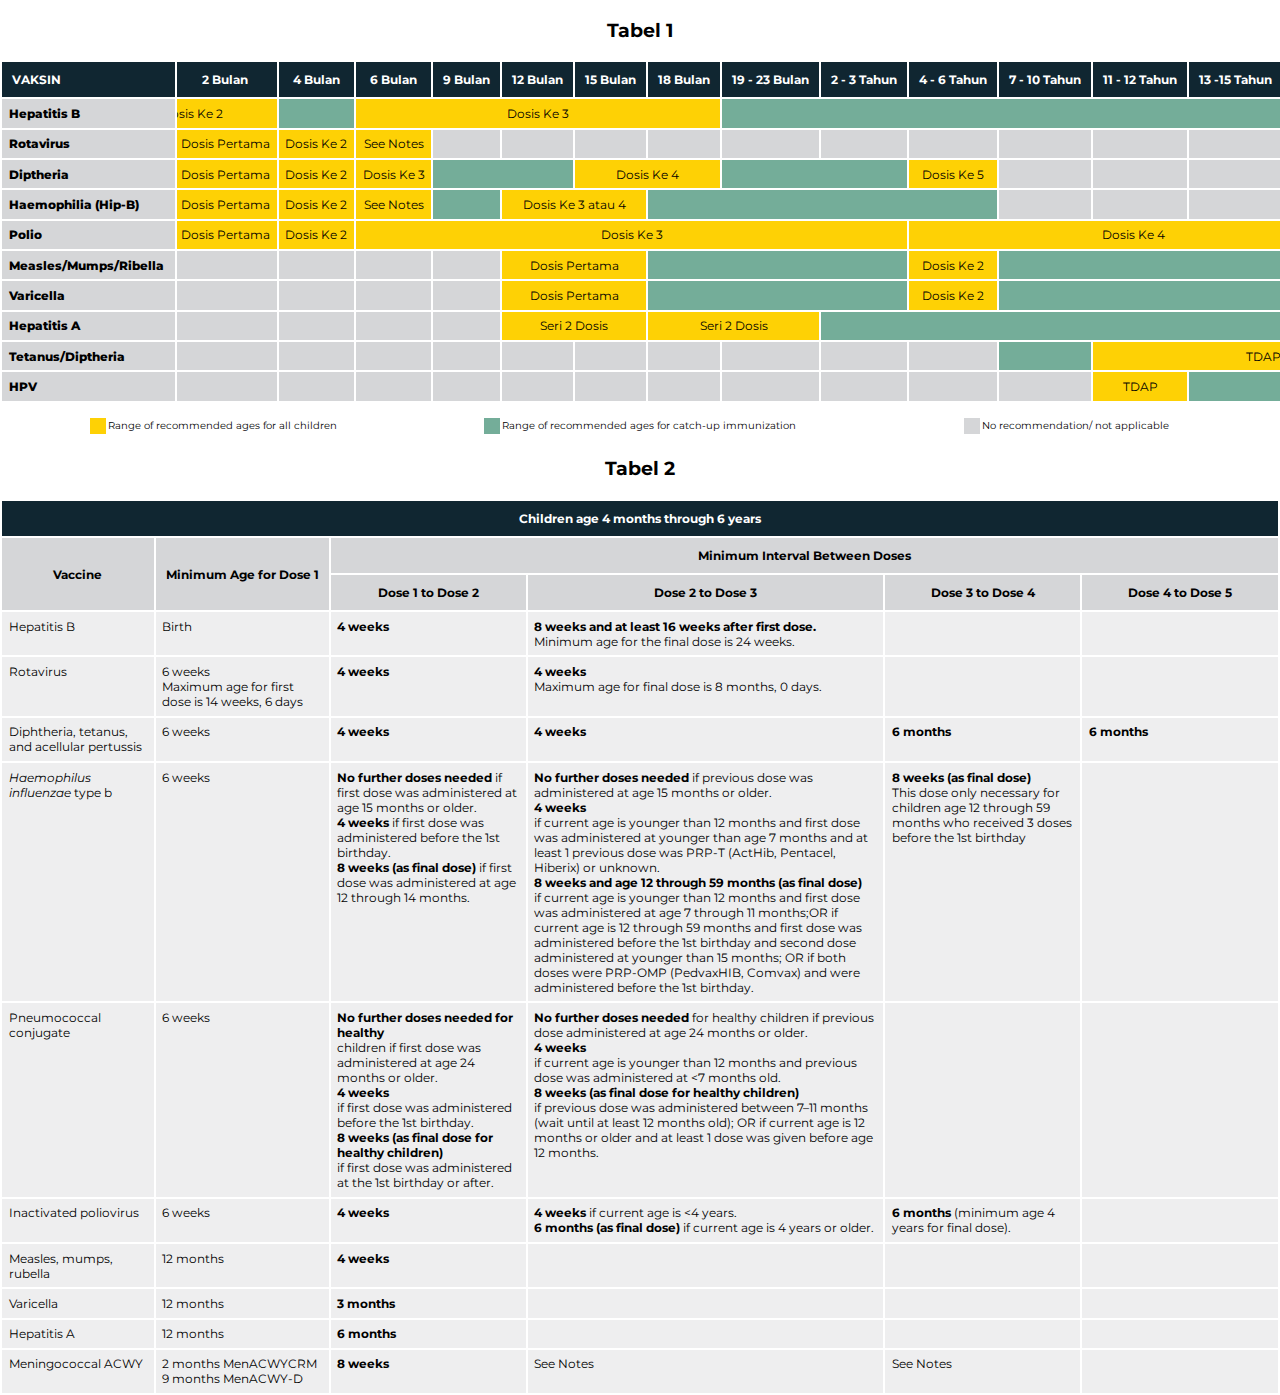
==== new-index.html @ 316942ed "cek" ====
<!DOCTYPE html>
<html lang="en">
<head>
    <meta charset="UTF-8">
    <meta name="viewport" content="width=device-width, initial-scale=1.0">
    <title>Document</title>
    <link href="https://fonts.googleapis.com/css?family=Montserrat:100,200,300,400,500,600,700,800,900&display=swap" rel="stylesheet">
    <link rel="stylesheet" href="style.css">
</head>
<body>
    <h3>Tabel 1</h3>
    <table>
        <thead>
            <tr>
                <th class="vaccine">VAKSIN</th>
                <th>Dari Lahir</th>
                <th>1 Bulan</th>
                <th>2 Bulan</th>
                <th>4 Bulan</th>
                <th>6 Bulan</th>
                <th>9 Bulan</th>
                <th>12 Bulan</th>
                <th>15 Bulan</th>
                <th>18 Bulan</th>
                <th>19 - 23 Bulan</th>
                <th>2 - 3 Tahun</th>
                <th>4 - 6 Tahun</th>
                <th>7 - 10 Tahun</th>
                <th>11 - 12 Tahun</th>
                <th>13 -15 Tahun</th>
                <th>16 Tahun</th>
                <th>17 Tahun</th>
            </tr>
        </thead>
        <tbody>
            <tr>
                <td class="vaccine-imun">Hepatitis B</td>
                <td class="doses">Dosis Pertama</td>
                <td class="doses" colspan="2">Dosis Ke 2</td>
                <td class="notes"></td>
                <td class="doses" colspan="5">Dosis Ke 3</td>
                <td class="notes" colspan="8"></td>
            </tr>
            <tr>
                <td class="vaccine-imun">Rotavirus</td>
                <td></td><td></td>
                <td class="doses">Dosis Pertama</td>
                <td class="doses">Dosis Ke 2</td>
                <td class="doses">See Notes</td>
                <td></td><td></td><td></td><td></td><td></td><td></td><td></td><td></td><td></td><td></td><td></td><td></td>
            </tr>
            <tr>
                <td class="vaccine-imun">Diptheria</td>
                <td></td><td></td>
                <td class="doses">Dosis Pertama</td>
                <td class="doses">Dosis Ke 2</td>
                <td class="doses">Dosis Ke 3</td>
                <td class="notes" colspan="2"></td>
                <td class="doses" colspan="2">Dosis Ke 4</td>
                <td class="notes" colspan="2"></td>
                <td class="doses">Dosis Ke 5</td>
                <td></td><td></td><td></td><td></td><td></td>
            </tr>
            <tr>
                <td class="vaccine-imun">Haemophilia (Hip-B)</td>
                <td></td><td></td>
                <td class="doses">Dosis Pertama</td>
                <td class="doses">Dosis Ke 2</td>
                <td class="doses">See Notes</td>
                <td class="notes"></td>
                <td class="doses" colspan="2">Dosis Ke 3 atau 4</td>
                <td class="notes" colspan="4"></td>
                <td></td><td></td><td></td><td></td><td></td>
            </tr>
            <tr>
                <td class="vaccine-imun">Polio</td>
                <td></td><td></td>
                <td class="doses">Dosis Pertama</td>
                <td class="doses">Dosis Ke 2</td>
                <td class="doses" colspan="7">Dosis Ke 3</td>
                <td class="doses" colspan="5">Dosis Ke 4</td>
                <td></td>
            </tr>
            <tr>
                <td class="vaccine-imun">Measles/Mumps/Ribella</td>
                <td></td><td></td><td></td><td></td><td></td><td></td>
                <td class="doses" colspan="2">Dosis Pertama</td>
                <td class="notes" colspan="3"></td>
                <td class="doses">Dosis Ke 2</td>
                <td class="notes" colspan="4"></td>
                <td></td>
            </tr>
            <tr>
                <td class="vaccine-imun">Varicella</td>
                <td></td><td></td><td></td><td></td><td></td><td></td>
                <td class="doses" colspan="2">Dosis Pertama</td>
                <td class="notes" colspan="3"></td>
                <td class="doses">Dosis Ke 2</td>
                <td class="notes" colspan="4"></td>
                <td></td>
            </tr>
            <tr>
                <td class="vaccine-imun">Hepatitis A </td>
                <td></td><td></td><td></td><td></td><td></td><td></td>
                <td class="doses" colspan="2">Seri 2 Dosis</td>
                <td class="doses" colspan="2">Seri 2 Dosis</td>
                <td class="notes" colspan="7"></td>
            </tr>
            <tr>
                <td class="vaccine-imun">Tetanus/Diptheria</td>
                <td></td><td></td><td></td><td></td><td></td><td></td><td></td><td></td><td></td><td></td><td></td><td></td>
                <td class="notes"></td>
                <td class="doses" colspan="4">TDAP</td>
            </tr>
            <tr>
                <td class="vaccine-imun">HPV</td>
                <td></td><td></td><td></td><td></td><td></td><td></td><td></td><td></td><td></td><td></td><td></td><td></td><td></td>
                <td class="doses">TDAP</td>
                <td class="notes" colspan="3"></td>
            </tr>
        </tbody>
    </table>
    <ul class="legend">
        <li><span style="background-color: #fed105;"></span> Range of recommended ages for all children</li>
        <li><span style="background-color: #74ad99;"></span> Range of recommended ages for catch-up immunization </li>
        <li><span style="background-color: #d5d6d8;"></span> No recommendation/ not applicable</li>
    </ul>

    <h3>Tabel 2</h3>
    <div class="table2-container">
        <table class="table-2">
            <thead>
                <tr>
                    <th colspan="6" class="absolute">Children age 4 months through 6 years</th>
                </tr>
                <tr>
                    <th class="sub-title" rowspan="2" class="absolute">Vaccine</th>
                    <th class="sub-title" rowspan="2">Minimum Age for Dose 1</th>
                    <th class="sub-title" colspan="4">Minimum Interval Between Doses</th>
                </tr>
                <tr>
                    <th class="sub-title">Dose 1 to Dose 2</th>
                    <th class="sub-title">Dose 2 to Dose 3</th>
                    <th class="sub-title">Dose 3 to Dose 4</th>
                    <th class="sub-title">Dose 4 to Dose 5</th>
                </tr>
            </thead>
            <tbody>
                <tr>
                    <td>Hepatitis B</td>
                    <td>Birth</td>
                    <td><b>4 weeks</b></td>
                    <td><b>8 weeks and at least 16 weeks after first dose.</b><br>Minimum age for the final dose is 24 weeks.</td>
                    <td></td><td></td>
                </tr>
                <tr>
                    <td>Rotavirus</td>
                    <td>6 weeks<br>Maximum age for first dose is 14 weeks, 6 days</td>
                    <td><b>4 weeks</b></td>
                    <td><b>4 weeks</b><br>Maximum age for final dose is 8 months, 0 days.</td>
                    <td></td><td></td>
                </tr>
                <tr>
                    <td>Diphtheria, tetanus, and acellular pertussis</td>
                    <td>6 weeks</td>
                    <td><b>4 weeks</b></td>
                    <td><b>4 weeks</b></td>
                    <td><b>6 months</b></td>
                    <td><b>6 months</b></td>
                </tr>
                <tr>
                    <td><i>Haemophilus influenzae</i> type b</td>
                    <td>6 weeks</td>
                    <td>
                        <b>No further doses needed</b> if first dose was administered at age 15 months or older.<br>
                        <b>4 weeks</b> if first dose was administered before the 1st birthday.<br>
                        <b>8 weeks (as final dose)</b> if first dose was administered at age 12 through 14 months.<br>
                    </td>
                    <td>
                        <b>No further doses needed</b> if previous dose was administered at age 15 months or older.<br>
                        <b>4 weeks</b><br>if current age is younger than 12 months and first dose was administered at younger than age 7 months
                        and at least 1 previous dose was PRP-T (ActHib, Pentacel, Hiberix) or unknown. <br>
                        <b>8 weeks and age 12 through 59 months (as final dose)</b><br>if current age is younger than 12 months and first dose was administered at age 7 through 11 months;OR if current age is 12 through 59 months and first dose was administered before the 1st birthday and second dose administered at younger than 15 months; OR if both doses were PRP-OMP (PedvaxHIB, Comvax) and were administered before the 1st birthday. 
                    </td>
                    <td><b>8 weeks (as final dose)</b><br> This dose only necessary for children age 12 through 59 months who received 3 doses before the 1st birthday</td>
                    <td></td>
                </tr>
                <tr>
                    <td>Pneumococcal conjugate </td>
                    <td>6 weeks</td>
                    <td><b>No further doses needed for healthy</b><br>children if first dose was administered at age 24 months or older. <br>
                        <b>4 weeks</b><br>if first dose was administered before the 1st birthday. <br>
                        <b>8 weeks (as final dose for healthy children)</b><br>if first dose was administered at the 1st birthday or after. 
                    </td>
                    <td><b>No further doses needed</b> for healthy children if previous dose administered at age 24 months or older. <br>
                        <b>4 weeks</b><br>if current age is younger than 12 months and previous dose was administered at &#60;7 months old. <br>
                        <b>8 weeks (as final dose for healthy children)</b><br>if previous dose was administered between 7–11 months (wait until at least 12 months old); OR if current age is 12 months or older and at least 1 dose was given before age 12 months.
                    </td>
                    <td></td><td></td>
                </tr>
                <tr>
                    <td>Inactivated poliovirus</td>
                    <td>6 weeks</td>
                    <td><b>4 weeks</b></td>
                    <td>
                       <b>4 weeks</b> if current age is &#60;4 years.<br>
                       <b>6 months (as final dose)</b> if current age is 4 years or older.
                    </td>
                    <td><b>6 months</b> (minimum age 4 years for final dose).</td>
                    <td></td>
                </tr>
                <tr>
                    <td>Measles, mumps, rubella</td>
                    <td>12 months</td>
                    <td><b>4 weeks</b></td>
                    <td></td><td></td><td></td>
                </tr>
                <tr>
                    <td>Varicella</td>
                    <td>12 months</td>
                    <td><b>3 months</b></td>
                    <td></td><td></td><td></td>
                </tr>
                <tr>
                    <td>Hepatitis A</td>
                    <td>12 months</td>
                    <td><b>6 months</b></td>
                    <td></td><td></td><td></td>
                </tr>
                <tr>
                    <td>Meningococcal ACWY</td>
                    <td>2 months MenACWYCRM 9 months MenACWY-D</td>
                    <td><b>8 weeks</b></td>
                    <td>See Notes</td>
                    <td>See Notes</td>
                    <td></td>
                </tr> 
            </tbody>
        </table>
    </div>
</body>
</html>
---- style.css ----
body{margin: 0;font-family: 'Montserrat', sans-serif;}
body::-webkit-scrollbar {width:6px; background:rgba(85,143,167,0.1);}
body::-webkit-scrollbar-track {-webkit-box-shadow: inset 0 0 6px rgba(0,0,0,0.3);}
body::-webkit-scrollbar-thumb {background-color:#000;border-radius: 4px;}
body::-webkit-scrollbar:horizontal {height:6px;}
body::-webkit-scrollbar:vertical {width:6px;}

h3{text-align: center;}

.table-container{overflow-x: scroll;margin-left: 175px;padding-right: 1px;box-sizing: border-box;padding-bottom: 1px;}
.table-container::-webkit-scrollbar {width:10px; background:rgba(85,143,167,0.1);}
.table-container::-webkit-scrollbar-track {-webkit-box-shadow: inset 0 0 10px rgba(0,0,0,0.3);}
.table-container::-webkit-scrollbar-thumb {background-color:#102631;}
.table-container::-webkit-scrollbar:horizontal {height:10px;}
.table-container::-webkit-scrollbar:vertical {width:10px;}

table{border-collapse:separate;width: 100%;}

thead{background-color: #102631;color: #fff;}
thead tr th{padding: 10px;}
thead tr th.vaccine{text-align: left;position: absolute;background-color: #102631;width: 153px;left:0;top:auto;border-left: 2px solid #fff;border-right: 2px solid #fff;}
thead tr th.sub-title{background-color: #d5d6d8;color: #000;}

tbody{background-color: #d5d6d8;color: #000;font-weight: 400;}
tbody tr td{padding: 5pt;text-align: center;}
tbody tr td.vaccine-imun{font-weight: 800;text-align: left;position: absolute;background-color: #d5d6d8;width: 160px;left:0;top:auto;border-left: 2px solid #fff;border-right: 2px solid #fff;}
tbody tr td.doses{background-color:#fed105}
tbody tr td.notes{background-color:#74ad99}
tbody tr td.risk{background-color:#b896c6}
tbody tr td.align-left{text-align: center;}

/* .table2-container{overflow-x: scroll;padding-right: 1px;box-sizing: border-box;padding-bottom: 1px;width: 100vw;} */
table.table-2 tbody tr td{background-color: #eeeeef;text-align: left;white-space: normal;vertical-align: baseline;}
table.table-2 tbody tr td:nth-child(2), table.table-2 tbody tr td:first-child{width: 150px;}
table.table-2 tbody tr td:nth-child(3), table.table-2 tbody tr td:nth-child(5), table.table-2 tbody tr td:nth-child(6){width: 200px;}
table.table-2 tbody tr td:nth-child(4){width: 400px;}
thead tr th,tbody tr td{font-size: 12px;white-space: nowrap;}

ul.legend {padding: 0;display: grid;grid-template-columns: repeat(3,1fr);list-style: none;font-size: 10px;}
ul.legend li {display: flex;justify-content: center;align-items: center;padding: 5px;}
ul.legend li span{padding: 8px 8px;margin-right: 2px;}
@media screen and (max-width:801px){
    ul.legend{display: list-item;}
    ul.legend li{justify-content: flex-start;}
}
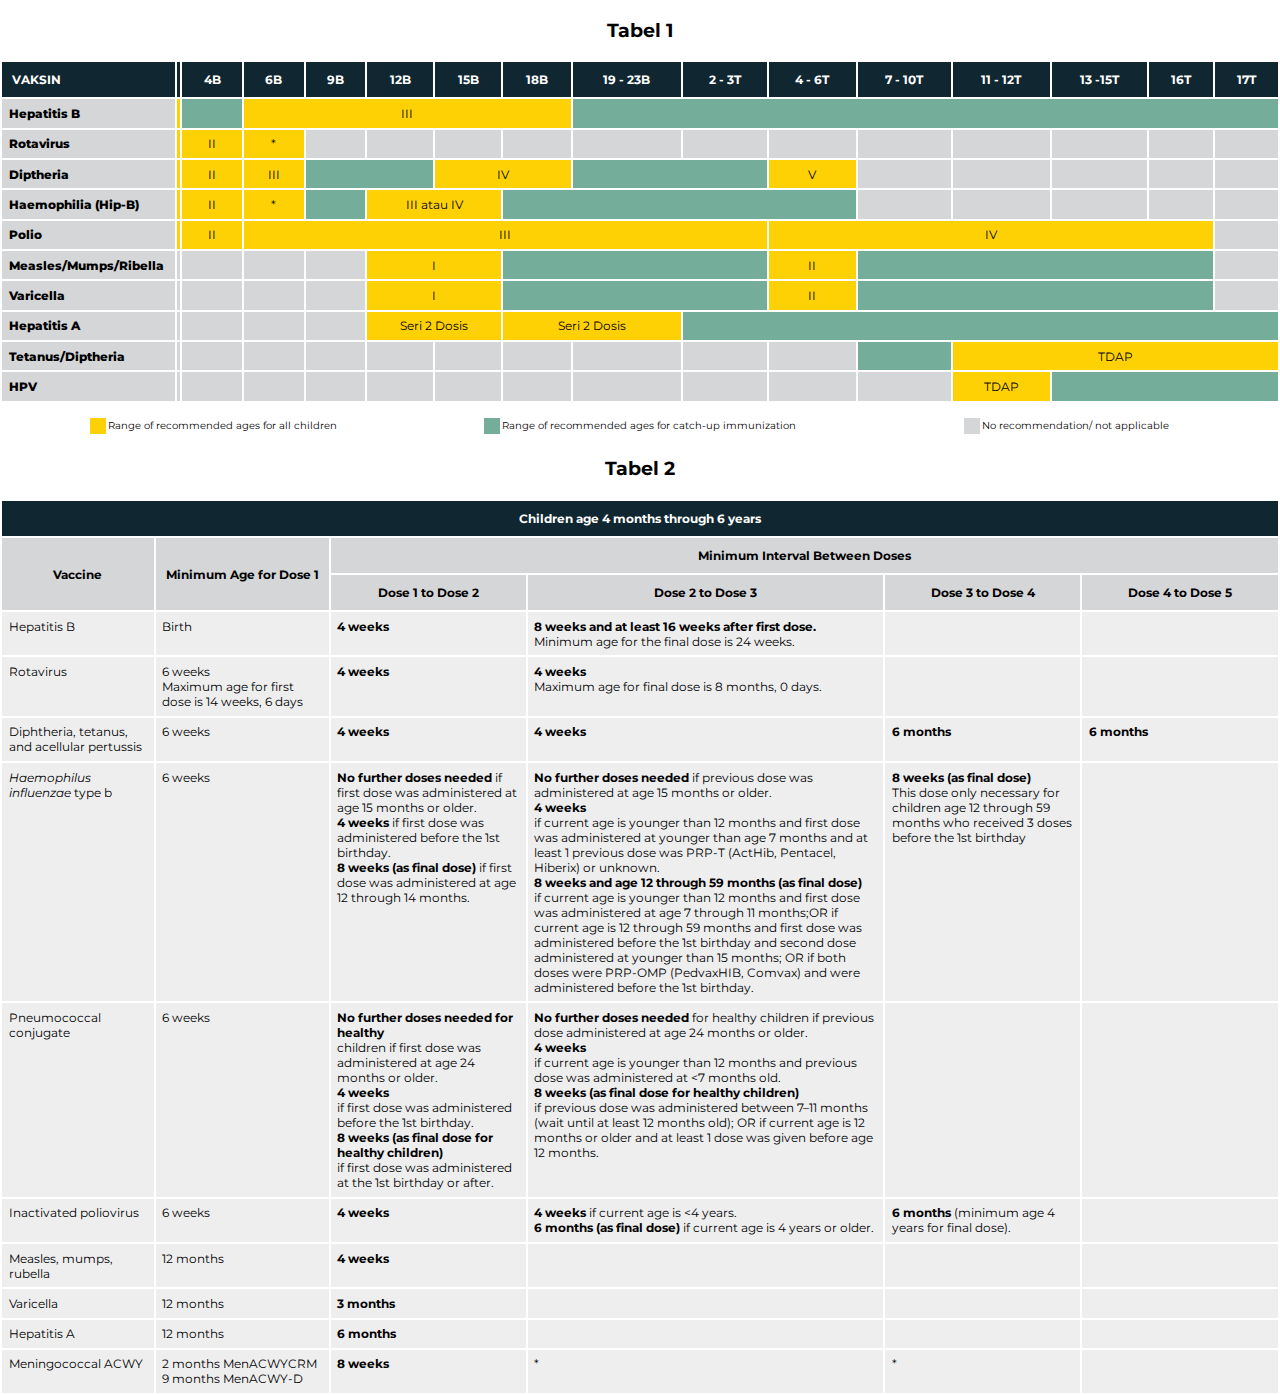
==== commit d705fa93: "update" ====
--- a/new-index.html
+++ b/new-index.html
@@ -13,89 +13,89 @@
         <thead>
             <tr>
                 <th class="vaccine">VAKSIN</th>
-                <th>Dari Lahir</th>
-                <th>1 Bulan</th>
-                <th>2 Bulan</th>
-                <th>4 Bulan</th>
-                <th>6 Bulan</th>
-                <th>9 Bulan</th>
-                <th>12 Bulan</th>
-                <th>15 Bulan</th>
-                <th>18 Bulan</th>
-                <th>19 - 23 Bulan</th>
-                <th>2 - 3 Tahun</th>
-                <th>4 - 6 Tahun</th>
-                <th>7 - 10 Tahun</th>
-                <th>11 - 12 Tahun</th>
-                <th>13 -15 Tahun</th>
-                <th>16 Tahun</th>
-                <th>17 Tahun</th>
+                <th>0B</th>
+                <th>1B</th>
+                <th>2B</th>
+                <th>4B</th>
+                <th>6B</th>
+                <th>9B</th>
+                <th>12B</th>
+                <th>15B</th>
+                <th>18B</th>
+                <th>19 - 23B</th>
+                <th>2 - 3T</th>
+                <th>4 - 6T</th>
+                <th>7 - 10T</th>
+                <th>11 - 12T</th>
+                <th>13 -15T</th>
+                <th>16T</th>
+                <th>17T</th>
             </tr>
         </thead>
         <tbody>
             <tr>
                 <td class="vaccine-imun">Hepatitis B</td>
-                <td class="doses">Dosis Pertama</td>
-                <td class="doses" colspan="2">Dosis Ke 2</td>
+                <td class="doses">I</td>
+                <td class="doses" colspan="2">II</td>
                 <td class="notes"></td>
-                <td class="doses" colspan="5">Dosis Ke 3</td>
+                <td class="doses" colspan="5">III</td>
                 <td class="notes" colspan="8"></td>
             </tr>
             <tr>
                 <td class="vaccine-imun">Rotavirus</td>
                 <td></td><td></td>
-                <td class="doses">Dosis Pertama</td>
-                <td class="doses">Dosis Ke 2</td>
-                <td class="doses">See Notes</td>
+                <td class="doses">I</td>
+                <td class="doses">II</td>
+                <td class="doses">*</td>
                 <td></td><td></td><td></td><td></td><td></td><td></td><td></td><td></td><td></td><td></td><td></td><td></td>
             </tr>
             <tr>
                 <td class="vaccine-imun">Diptheria</td>
                 <td></td><td></td>
-                <td class="doses">Dosis Pertama</td>
-                <td class="doses">Dosis Ke 2</td>
-                <td class="doses">Dosis Ke 3</td>
+                <td class="doses">I</td>
+                <td class="doses">II</td>
+                <td class="doses">III</td>
                 <td class="notes" colspan="2"></td>
-                <td class="doses" colspan="2">Dosis Ke 4</td>
+                <td class="doses" colspan="2">IV</td>
                 <td class="notes" colspan="2"></td>
-                <td class="doses">Dosis Ke 5</td>
+                <td class="doses">V</td>
                 <td></td><td></td><td></td><td></td><td></td>
             </tr>
             <tr>
                 <td class="vaccine-imun">Haemophilia (Hip-B)</td>
                 <td></td><td></td>
-                <td class="doses">Dosis Pertama</td>
-                <td class="doses">Dosis Ke 2</td>
-                <td class="doses">See Notes</td>
+                <td class="doses">I</td>
+                <td class="doses">II</td>
+                <td class="doses">*</td>
                 <td class="notes"></td>
-                <td class="doses" colspan="2">Dosis Ke 3 atau 4</td>
+                <td class="doses" colspan="2">III atau IV</td>
                 <td class="notes" colspan="4"></td>
                 <td></td><td></td><td></td><td></td><td></td>
             </tr>
             <tr>
                 <td class="vaccine-imun">Polio</td>
                 <td></td><td></td>
-                <td class="doses">Dosis Pertama</td>
-                <td class="doses">Dosis Ke 2</td>
-                <td class="doses" colspan="7">Dosis Ke 3</td>
-                <td class="doses" colspan="5">Dosis Ke 4</td>
+                <td class="doses">I</td>
+                <td class="doses">II</td>
+                <td class="doses" colspan="7">III</td>
+                <td class="doses" colspan="5">IV</td>
                 <td></td>
             </tr>
             <tr>
                 <td class="vaccine-imun">Measles/Mumps/Ribella</td>
                 <td></td><td></td><td></td><td></td><td></td><td></td>
-                <td class="doses" colspan="2">Dosis Pertama</td>
+                <td class="doses" colspan="2">I</td>
                 <td class="notes" colspan="3"></td>
-                <td class="doses">Dosis Ke 2</td>
+                <td class="doses">II</td>
                 <td class="notes" colspan="4"></td>
                 <td></td>
             </tr>
             <tr>
                 <td class="vaccine-imun">Varicella</td>
                 <td></td><td></td><td></td><td></td><td></td><td></td>
-                <td class="doses" colspan="2">Dosis Pertama</td>
+                <td class="doses" colspan="2">I</td>
                 <td class="notes" colspan="3"></td>
-                <td class="doses">Dosis Ke 2</td>
+                <td class="doses">II</td>
                 <td class="notes" colspan="4"></td>
                 <td></td>
             </tr>
@@ -231,8 +231,8 @@
                     <td>Meningococcal ACWY</td>
                     <td>2 months MenACWYCRM 9 months MenACWY-D</td>
                     <td><b>8 weeks</b></td>
-                    <td>See Notes</td>
-                    <td>See Notes</td>
+                    <td>*</td>
+                    <td>*</td>
                     <td></td>
                 </tr> 
             </tbody>
